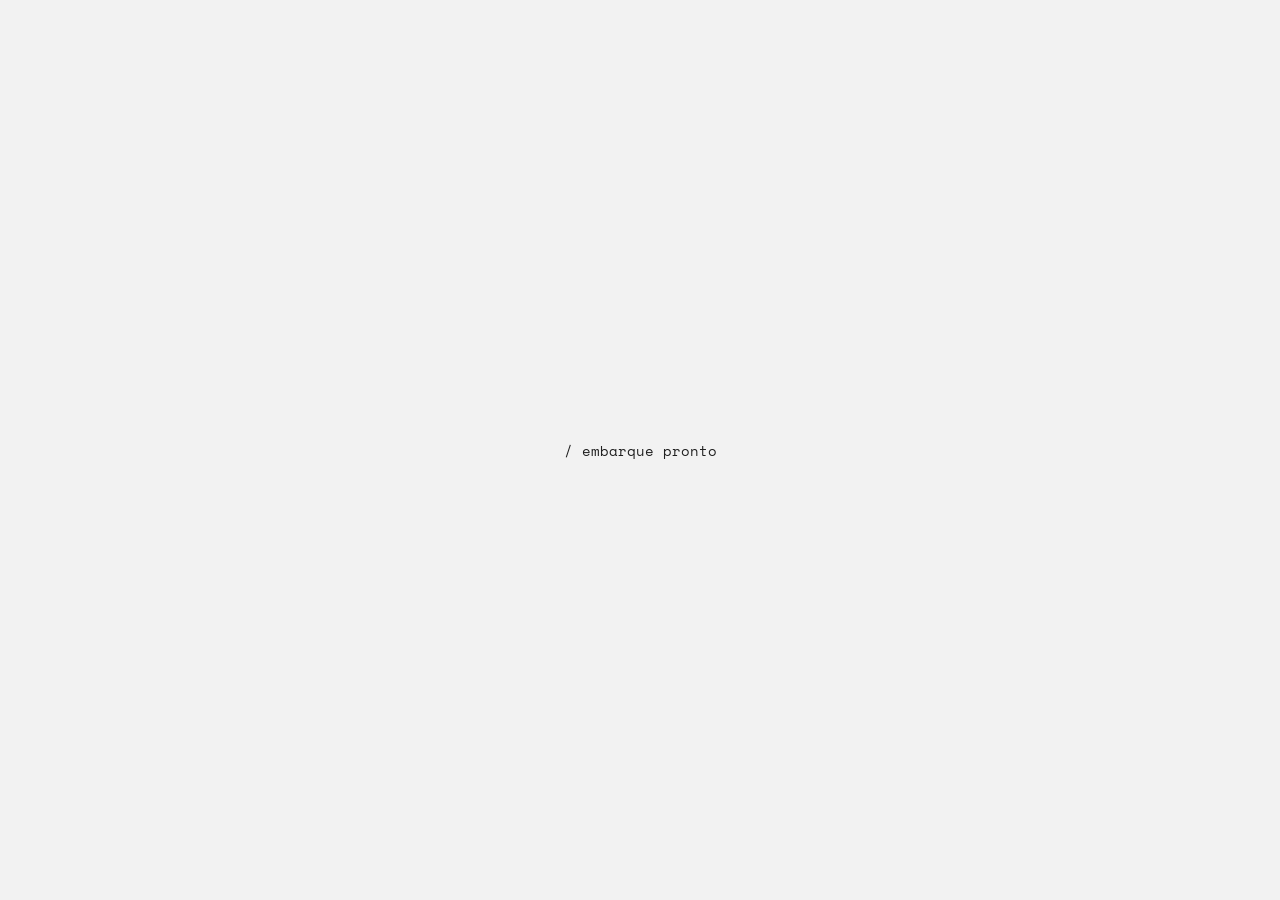
==== agencia/index.html @ fced7553 "Placeholder inicial de siemprelab.cl y /agencia Co-Authored-By: Claude Opus 5.5 <noreply@anthropic.c" ====
<!DOCTYPE html>
<html lang="es">
<head>
  <meta charset="UTF-8">
  <meta name="viewport" content="width=device-width, initial-scale=1.0">
  <!-- No indexar en buscadores -->
  <meta name="robots" content="noindex, nofollow">
  <title>Agencia de Viajes SiempreLab</title>
  <link rel="preconnect" href="https://fonts.googleapis.com">
  <link rel="preconnect" href="https://fonts.gstatic.com" crossorigin>
  <link href="https://fonts.googleapis.com/css2?family=Space+Mono&display=swap" rel="stylesheet">
  <style>
    /* Placeholder temporal: se reemplaza por la web del plan del día (D1) */
    body {
      margin: 0;
      min-height: 100vh;
      display: grid;
      place-items: center;
      background: #f2f2f2;
      color: #202020;
      font-family: 'Space Mono', monospace;
      font-size: 14px;
      text-align: center;
    }
  </style>
</head>
<body>
  <p>/ embarque pronto</p>
</body>
</html>
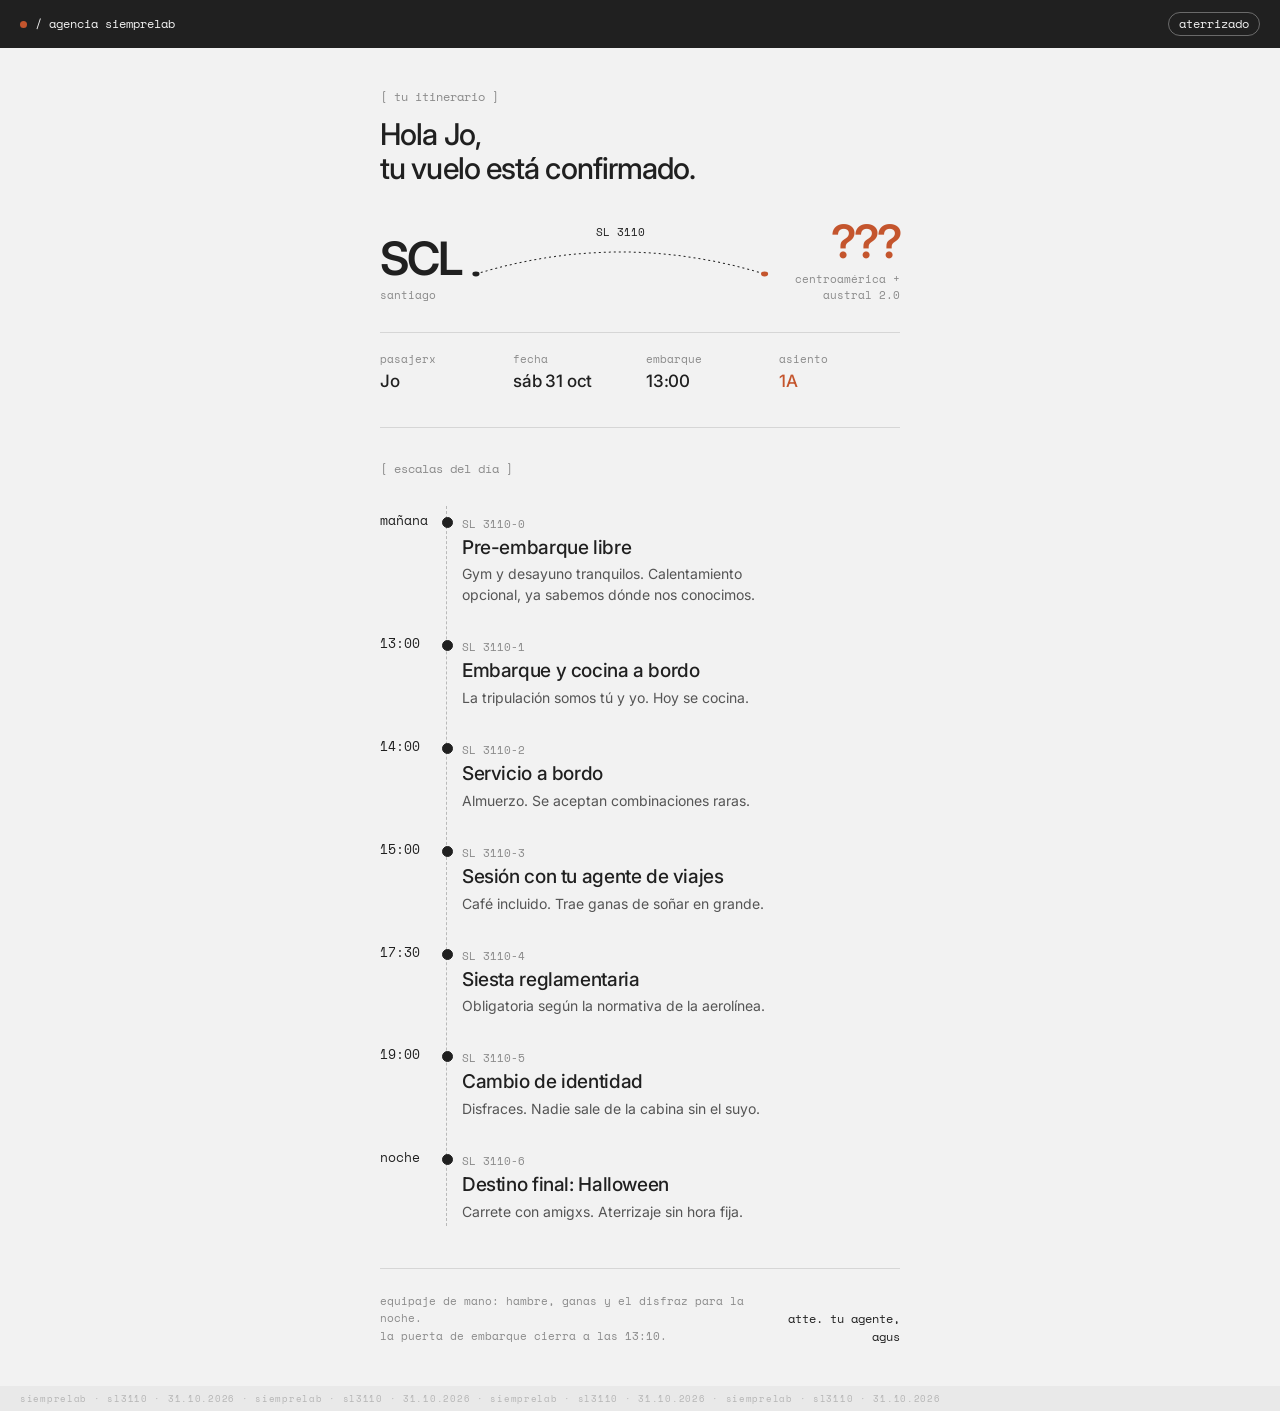
==== commit 249057da: "Web del plan del día (SL 3110) en /agencia Co-Authored-By: Claude Opus 5.5 <noreply@anthropic.com>" ====
--- a/agencia/index.html
+++ b/agencia/index.html
@@ -2,29 +2,82 @@
 <html lang="es">
 <head>
   <meta charset="UTF-8">
-  <meta name="viewport" content="width=device-width, initial-scale=1.0">
+  <meta name="viewport" content="width=device-width, initial-scale=1.0, viewport-fit=cover">
   <!-- No indexar en buscadores -->
   <meta name="robots" content="noindex, nofollow">
-  <title>Agencia de Viajes SiempreLab</title>
+  <meta name="theme-color" content="#202020">
+  <title>SL 3110 · Agencia de Viajes SiempreLab</title>
   <link rel="preconnect" href="https://fonts.googleapis.com">
   <link rel="preconnect" href="https://fonts.gstatic.com" crossorigin>
-  <link href="https://fonts.googleapis.com/css2?family=Space+Mono&display=swap" rel="stylesheet">
-  <style>
-    /* Placeholder temporal: se reemplaza por la web del plan del día (D1) */
-    body {
-      margin: 0;
-      min-height: 100vh;
-      display: grid;
-      place-items: center;
-      background: #f2f2f2;
-      color: #202020;
-      font-family: 'Space Mono', monospace;
-      font-size: 14px;
-      text-align: center;
-    }
-  </style>
+  <link href="https://fonts.googleapis.com/css2?family=Inter:wght@400;500;600&family=Space+Mono:wght@400;700&display=swap" rel="stylesheet">
+  <link rel="stylesheet" href="style.css">
 </head>
 <body>
-  <p>/ embarque pronto</p>
+
+  <!-- Barra superior tipo aerolínea -->
+  <header class="banda">
+    <span class="marca"><span class="punto"></span>/ agencia siemprelab</span>
+    <span class="estado" id="estado">confirmado</span>
+  </header>
+
+  <main>
+
+    <!-- Portada: la ruta -->
+    <section class="portada aparece">
+      <p class="etiqueta">[ tu itinerario ]</p>
+      <h1 class="saludo">Hola Jo,<br>tu vuelo está confirmado.</h1>
+
+      <div class="ruta">
+        <div class="ciudad">
+          <span class="codigo">SCL</span>
+          <span class="nombre">santiago</span>
+        </div>
+        <div class="trayecto" aria-hidden="true">
+          <span class="vuelo-num">SL 3110</span>
+          <svg viewBox="0 0 200 40" preserveAspectRatio="none">
+            <path d="M2 36 Q100 -8 198 36" fill="none" stroke="currentColor" stroke-width="1" stroke-dasharray="2 3" vector-effect="non-scaling-stroke"/>
+            <circle cx="2" cy="36" r="2.4" fill="currentColor"/>
+            <circle cx="198" cy="36" r="2.4" class="acento-fill"/>
+          </svg>
+        </div>
+        <div class="ciudad destino">
+          <span class="codigo">???</span>
+          <span class="nombre">centroamérica + austral 2.0</span>
+        </div>
+      </div>
+
+      <dl class="datos">
+        <div><dt>pasajerx</dt><dd>Jo</dd></div>
+        <div><dt>fecha</dt><dd>sáb 31 oct</dd></div>
+        <div><dt>embarque</dt><dd>13:00</dd></div>
+        <div><dt>asiento</dt><dd class="acento">1A</dd></div>
+      </dl>
+    </section>
+
+    <!-- Itinerario: cada bloque del día es un tramo del vuelo -->
+    <section class="itinerario">
+      <p class="etiqueta aparece">[ escalas del día ]</p>
+
+      <ol class="tramos" id="tramos">
+        <!-- Se llena desde script.js -->
+      </ol>
+    </section>
+
+    <!-- Cierre -->
+    <section class="cierre aparece">
+      <p class="letra-chica">
+        equipaje de mano: hambre, ganas y el disfraz para la noche.<br>
+        la puerta de embarque cierra a las 13:10.
+      </p>
+      <p class="firma">atte. tu agente,<br>agus</p>
+    </section>
+
+  </main>
+
+  <footer class="microtexto" aria-hidden="true">
+    siemprelab · sl3110 · 31.10.2026 · siemprelab · sl3110 · 31.10.2026 · siemprelab · sl3110 · 31.10.2026 · siemprelab · sl3110 · 31.10.2026
+  </footer>
+
+  <script src="script.js"></script>
 </body>
 </html>
--- a/agencia/style.css
+++ b/agencia/style.css
@@ -0,0 +1,257 @@
+/* ---------- Sistema SiempreLab ---------- */
+:root {
+  --negro: #202020;
+  --gris: #dddddd;
+  --fondo: #f2f2f2;
+  --acento: #c4552d;   /* terracota, único acento */
+  --suave: #8a8a8a;
+  --borde: #d6d6d6;
+}
+
+* { box-sizing: border-box; margin: 0; padding: 0; }
+
+html { -webkit-text-size-adjust: 100%; }
+
+body {
+  background: var(--fondo);
+  color: var(--negro);
+  font-family: 'Inter', sans-serif;
+  font-size: 16px;
+  line-height: 1.5;
+  min-height: 100vh;
+}
+
+main {
+  max-width: 560px;
+  margin: 0 auto;
+  padding: 0 20px 40px;
+}
+
+/* ---------- Animación de entrada blurFadeUp ---------- */
+@keyframes blurFadeUp {
+  from { opacity: 0; transform: translateY(14px); filter: blur(8px); }
+  to   { opacity: 1; transform: translateY(0); filter: blur(0); }
+}
+.aparece { opacity: 0; }
+.aparece.visible { animation: blurFadeUp 0.8s cubic-bezier(.2,.7,.2,1) forwards; }
+
+@media (prefers-reduced-motion: reduce) {
+  .aparece, .aparece.visible { opacity: 1; animation: none; }
+}
+
+/* ---------- Barra superior ---------- */
+.banda {
+  position: sticky;
+  top: 0;
+  z-index: 10;
+  background: var(--negro);
+  color: var(--fondo);
+  display: flex;
+  justify-content: space-between;
+  align-items: center;
+  gap: 12px;
+  padding: 12px 20px;
+  padding-top: calc(12px + env(safe-area-inset-top));
+  font-family: 'Space Mono', monospace;
+  font-size: 12px;
+}
+.marca { display: flex; align-items: center; gap: 8px; white-space: nowrap; overflow: hidden; text-overflow: ellipsis; }
+.punto {
+  width: 7px; height: 7px; border-radius: 50%;
+  background: var(--acento); display: inline-block; flex-shrink: 0;
+}
+.estado {
+  border: 1px solid rgba(242,242,242,.35);
+  border-radius: 99px;
+  padding: 2px 10px;
+  white-space: nowrap;
+}
+.estado.en-curso { background: var(--acento); border-color: var(--acento); color: #fff; }
+
+/* ---------- Etiquetas tipo código ---------- */
+.etiqueta {
+  font-family: 'Space Mono', monospace;
+  font-size: 12px;
+  color: var(--suave);
+}
+
+/* ---------- Portada ---------- */
+.portada { padding: 40px 0 32px; border-bottom: 1px solid var(--borde); }
+
+.saludo {
+  font-size: 30px;
+  font-weight: 500;
+  letter-spacing: -0.03em;
+  line-height: 1.12;
+  margin-top: 12px;
+}
+
+.ruta {
+  display: grid;
+  grid-template-columns: auto 1fr auto;
+  align-items: end;
+  gap: 12px;
+  margin-top: 36px;
+}
+.ciudad { display: flex; flex-direction: column; }
+.ciudad .codigo {
+  font-size: 46px;
+  font-weight: 600;
+  letter-spacing: -0.04em;
+  line-height: 0.9;
+}
+.ciudad .nombre {
+  font-family: 'Space Mono', monospace;
+  font-size: 11px;
+  color: var(--suave);
+  margin-top: 8px;
+  max-width: 120px;
+}
+.ciudad.destino { text-align: right; align-items: flex-end; }
+.ciudad.destino .codigo { color: var(--acento); }
+
+.trayecto { position: relative; height: 40px; margin-bottom: 26px; color: var(--negro); }
+.trayecto svg { width: 100%; height: 100%; overflow: visible; display: block; }
+.acento-fill { fill: var(--acento); }
+.vuelo-num {
+  position: absolute;
+  left: 50%;
+  top: -14px;
+  transform: translateX(-50%);
+  font-family: 'Space Mono', monospace;
+  font-size: 11px;
+  white-space: nowrap;
+}
+
+.datos {
+  display: grid;
+  grid-template-columns: repeat(4, minmax(0, 1fr));
+  gap: 12px;
+  margin-top: 28px;
+  padding-top: 18px;
+  border-top: 1px solid var(--borde);
+}
+.datos dt {
+  font-family: 'Space Mono', monospace;
+  font-size: 11px;
+  color: var(--suave);
+}
+.datos dd { font-size: 17px; font-weight: 500; letter-spacing: -0.01em; margin-top: 2px; white-space: nowrap; }
+.acento { color: var(--acento); }
+
+/* ---------- Itinerario ---------- */
+.itinerario { padding: 32px 0 8px; }
+
+.tramos { list-style: none; margin-top: 18px; position: relative; }
+
+/* Línea vertical punteada que une las escalas */
+.tramos::before {
+  content: '';
+  position: absolute;
+  left: 66px;
+  top: 10px;
+  bottom: 10px;
+  border-left: 1px dashed #b9b9b9;
+}
+
+.tramo {
+  position: relative;
+  display: grid;
+  grid-template-columns: 58px 1fr;
+  gap: 24px;
+  padding: 14px 0;
+}
+
+/* Punto en la línea */
+.tramo::before {
+  content: '';
+  position: absolute;
+  left: 62px;
+  top: 21px;
+  width: 9px;
+  height: 9px;
+  border-radius: 50%;
+  background: var(--fondo);
+  border: 1.5px solid var(--negro);
+}
+
+.tramo .hora {
+  font-family: 'Space Mono', monospace;
+  font-size: 13px;
+  padding-top: 1px;
+  white-space: nowrap;
+}
+.tramo .codigo-tramo {
+  font-family: 'Space Mono', monospace;
+  font-size: 11px;
+  color: var(--suave);
+}
+.tramo h2 {
+  font-size: 19px;
+  font-weight: 500;
+  letter-spacing: -0.02em;
+  line-height: 1.25;
+  margin-top: 2px;
+}
+.tramo p.detalle {
+  font-size: 14px;
+  color: #555;
+  margin-top: 4px;
+  max-width: 34ch;
+}
+
+/* Tramo ya pasado */
+.tramo.pasado { opacity: 0.45; }
+.tramo.pasado::before { background: var(--negro); }
+
+/* Tramo en curso: se destaca en terracota */
+.tramo.ahora::before {
+  background: var(--acento);
+  border-color: var(--acento);
+  box-shadow: 0 0 0 5px rgba(196, 85, 45, 0.18);
+}
+.tramo.ahora .hora,
+.tramo.ahora .codigo-tramo { color: var(--acento); }
+.tramo.ahora .codigo-tramo::after { content: ' · en curso'; }
+
+/* ---------- Cierre ---------- */
+.cierre {
+  margin-top: 24px;
+  padding-top: 24px;
+  border-top: 1px solid var(--borde);
+  display: flex;
+  justify-content: space-between;
+  align-items: flex-end;
+  gap: 16px;
+}
+.letra-chica {
+  font-family: 'Space Mono', monospace;
+  font-size: 11px;
+  color: var(--suave);
+  line-height: 1.6;
+}
+.firma {
+  font-family: 'Space Mono', monospace;
+  font-size: 12px;
+  text-align: right;
+  white-space: nowrap;
+}
+
+/* ---------- Microtexto de seguridad ---------- */
+.microtexto {
+  overflow: hidden;
+  white-space: nowrap;
+  font-family: 'Space Mono', monospace;
+  font-size: 9px;
+  letter-spacing: 0.08em;
+  color: #b4b4b4;
+  background: #e9e9e9;
+  padding: 6px 20px calc(6px + env(safe-area-inset-bottom));
+}
+
+/* ---------- Pantallas muy angostas ---------- */
+@media (max-width: 360px) {
+  .saludo { font-size: 26px; }
+  .ciudad .codigo { font-size: 38px; }
+  .datos { grid-template-columns: repeat(2, minmax(0, 1fr)); row-gap: 14px; }
+}
